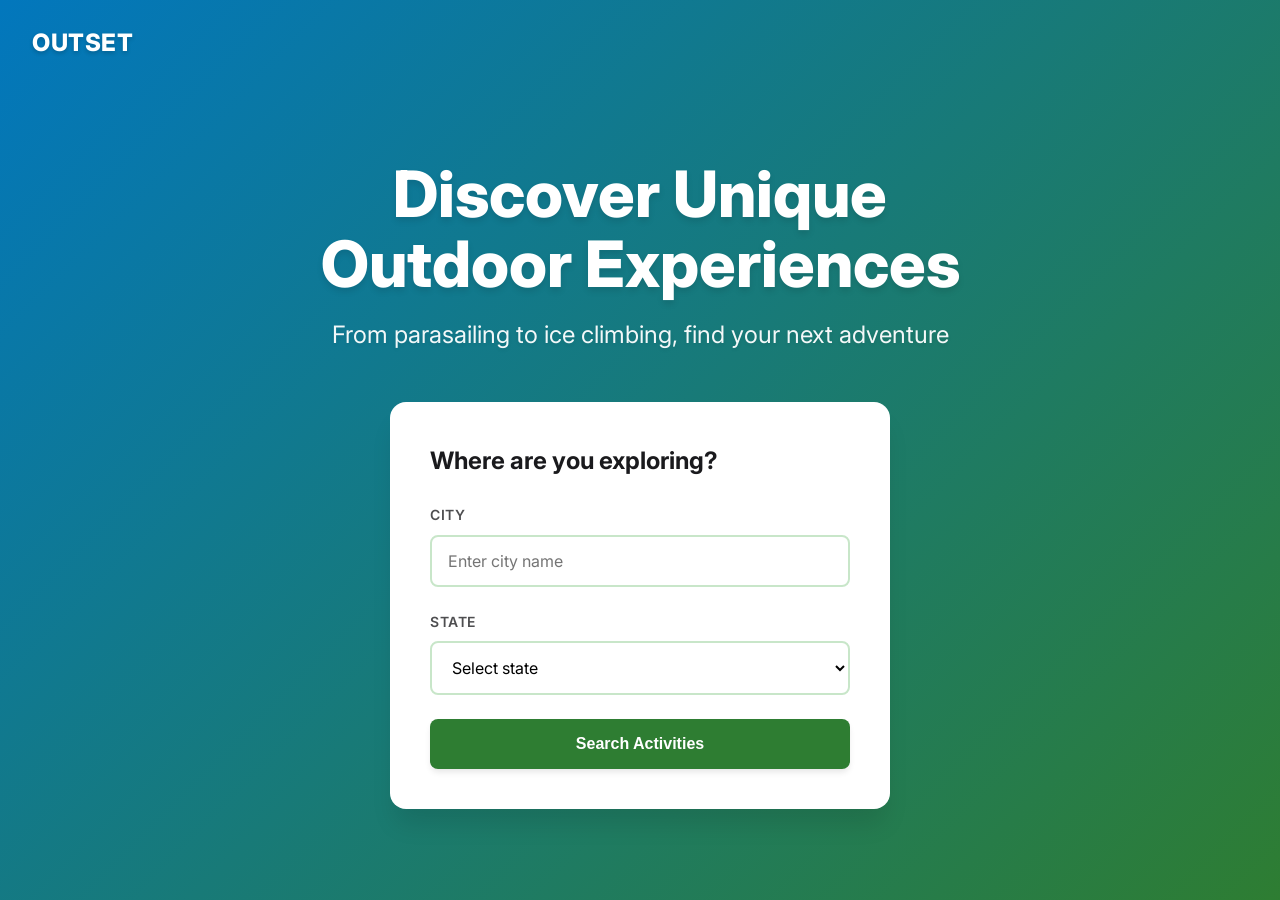
==== index.html @ 2426fc58 "Initial commit: Outset outdoor activities web app Features: - Location-based activity search using O" ====
<!DOCTYPE html>
<html lang="en">
<head>
    <meta charset="UTF-8">
    <meta name="viewport" content="width=device-width, initial-scale=1.0">
    <title>Outset - Discover Unique Outdoor Experiences</title>
    <link rel="stylesheet" href="style.css">
    <link rel="preconnect" href="https://fonts.googleapis.com">
    <link rel="preconnect" href="https://fonts.gstatic.com" crossorigin>
    <link href="https://fonts.googleapis.com/css2?family=Inter:wght@300;400;500;600;700;800&display=swap" rel="stylesheet">
</head>
<body>
    <!-- Landing Page -->
    <div id="landing-page" class="page active">
        <div class="hero-background" id="hero-bg"></div>
        <div class="hero-overlay"></div>

        <nav class="main-nav">
            <div class="nav-container">
                <div class="brand">OUTSET</div>
            </div>
        </nav>

        <div class="hero-content">
            <div class="hero-text">
                <h1 class="hero-title">Discover Unique<br>Outdoor Experiences</h1>
                <p class="hero-subtitle">From parasailing to ice climbing, find your next adventure</p>
            </div>

            <div class="location-card">
                <h2 class="card-title">Where are you exploring?</h2>

                <div class="input-group">
                    <label class="input-label">City</label>
                    <input type="text" id="city-input" class="input-field" placeholder="Enter city name">
                </div>

                <div class="input-group">
                    <label class="input-label">State</label>
                    <select id="state-input" class="input-field">
                        <option value="">Select state</option>
                        <option value="Alabama">Alabama</option>
                        <option value="Alaska">Alaska</option>
                        <option value="Arizona">Arizona</option>
                        <option value="Arkansas">Arkansas</option>
                        <option value="California">California</option>
                        <option value="Colorado">Colorado</option>
                        <option value="Connecticut">Connecticut</option>
                        <option value="Delaware">Delaware</option>
                        <option value="Florida">Florida</option>
                        <option value="Georgia">Georgia</option>
                        <option value="Hawaii">Hawaii</option>
                        <option value="Idaho">Idaho</option>
                        <option value="Illinois">Illinois</option>
                        <option value="Indiana">Indiana</option>
                        <option value="Iowa">Iowa</option>
                        <option value="Kansas">Kansas</option>
                        <option value="Kentucky">Kentucky</option>
                        <option value="Louisiana">Louisiana</option>
                        <option value="Maine">Maine</option>
                        <option value="Maryland">Maryland</option>
                        <option value="Massachusetts">Massachusetts</option>
                        <option value="Michigan">Michigan</option>
                        <option value="Minnesota">Minnesota</option>
                        <option value="Mississippi">Mississippi</option>
                        <option value="Missouri">Missouri</option>
                        <option value="Montana">Montana</option>
                        <option value="Nebraska">Nebraska</option>
                        <option value="Nevada">Nevada</option>
                        <option value="New Hampshire">New Hampshire</option>
                        <option value="New Jersey">New Jersey</option>
                        <option value="New Mexico">New Mexico</option>
                        <option value="New York">New York</option>
                        <option value="North Carolina">North Carolina</option>
                        <option value="North Dakota">North Dakota</option>
                        <option value="Ohio">Ohio</option>
                        <option value="Oklahoma">Oklahoma</option>
                        <option value="Oregon">Oregon</option>
                        <option value="Pennsylvania">Pennsylvania</option>
                        <option value="Rhode Island">Rhode Island</option>
                        <option value="South Carolina">South Carolina</option>
                        <option value="South Dakota">South Dakota</option>
                        <option value="Tennessee">Tennessee</option>
                        <option value="Texas">Texas</option>
                        <option value="Utah">Utah</option>
                        <option value="Vermont">Vermont</option>
                        <option value="Virginia">Virginia</option>
                        <option value="Washington">Washington</option>
                        <option value="West Virginia">West Virginia</option>
                        <option value="Wisconsin">Wisconsin</option>
                        <option value="Wyoming">Wyoming</option>
                    </select>
                </div>

                <button id="search-btn" class="primary-btn">Search Activities</button>
            </div>
        </div>
    </div>

    <!-- Loading Page -->
    <div id="loading-page" class="page">
        <div class="loading-container">
            <div class="spinner"></div>
            <h2 class="loading-title">Searching for experiences...</h2>
            <p id="loading-status" class="loading-text">Initializing search</p>
            <div class="progress-container">
                <div id="progress-bar" class="progress-bar"></div>
            </div>
        </div>
    </div>

    <!-- Activities Page -->
    <div id="activities-page" class="page">
        <div class="city-background" id="city-bg"></div>
        <div class="city-overlay"></div>

        <nav class="main-nav solid">
            <div class="nav-container">
                <div class="brand">OUTSET</div>
                <div class="nav-links">
                    <a href="#" class="nav-link active">Activities</a>
                    <a href="#" id="nav-schedule" class="nav-link">Schedule</a>
                    <a href="#" id="nav-community" class="nav-link">Community</a>
                    <a href="#" id="change-location" class="nav-link">Change Location</a>
                </div>
            </div>
        </nav>

        <div class="content-wrapper">
            <div class="page-header">
                <h1 class="page-title" id="location-info">Loading...</h1>
                <p class="page-subtitle" id="results-count"></p>
                <div id="weather-widget" class="weather-widget" style="display: none;">
                    <div class="weather-content">
                        <div class="weather-main">
                            <div class="weather-icon" id="weather-icon">
                                <svg width="48" height="48" viewBox="0 0 24 24" fill="none" stroke="currentColor" stroke-width="2">
                                    <circle cx="12" cy="12" r="5"></circle>
                                    <line x1="12" y1="1" x2="12" y2="3"></line>
                                    <line x1="12" y1="21" x2="12" y2="23"></line>
                                    <line x1="4.22" y1="4.22" x2="5.64" y2="5.64"></line>
                                    <line x1="18.36" y1="18.36" x2="19.78" y2="19.78"></line>
                                    <line x1="1" y1="12" x2="3" y2="12"></line>
                                    <line x1="21" y1="12" x2="23" y2="12"></line>
                                    <line x1="4.22" y1="19.78" x2="5.64" y2="18.36"></line>
                                    <line x1="18.36" y1="5.64" x2="19.78" y2="4.22"></line>
                                </svg>
                            </div>
                            <div class="weather-temp">
                                <span class="temp-value" id="weather-temp">--</span>
                                <span class="temp-unit">°F</span>
                            </div>
                            <div class="weather-desc" id="weather-desc">Loading...</div>
                        </div>
                        <div class="weather-details">
                            <div class="weather-detail">
                                <span class="detail-icon">💧</span>
                                <span id="weather-humidity">--</span>% Humidity
                            </div>
                            <div class="weather-detail">
                                <span class="detail-icon">💨</span>
                                <span id="weather-wind">--</span> mph Wind
                            </div>
                            <div class="weather-detail" id="weather-recommendation">
                                <span class="detail-icon">✨</span>
                                <span id="weather-advice">Perfect for outdoor activities!</span>
                            </div>
                        </div>
                    </div>
                </div>
            </div>

            <div class="main-content">
                <aside class="filters-sidebar">
                    <h3 class="filter-title">Filters</h3>

                    <div class="filter-section">
                        <h4 class="filter-heading">Activity Type</h4>
                        <div class="filter-options" id="type-filters"></div>
                    </div>

                    <div class="filter-section">
                        <h4 class="filter-heading">Duration</h4>
                        <div class="filter-options">
                            <label class="filter-checkbox">
                                <input type="checkbox" value="short" class="duration-filter">
                                <span>Under 1 hour</span>
                            </label>
                            <label class="filter-checkbox">
                                <input type="checkbox" value="medium" class="duration-filter">
                                <span>1-3 hours</span>
                            </label>
                            <label class="filter-checkbox">
                                <input type="checkbox" value="long" class="duration-filter">
                                <span>3+ hours</span>
                            </label>
                            <label class="filter-checkbox">
                                <input type="checkbox" value="fullday" class="duration-filter">
                                <span>Full day</span>
                            </label>
                            <label class="filter-checkbox">
                                <input type="checkbox" value="multiday" class="duration-filter">
                                <span>Multi-day</span>
                            </label>
                        </div>
                    </div>

                    <div class="filter-section">
                        <h4 class="filter-heading">Difficulty</h4>
                        <div class="filter-options">
                            <label class="filter-checkbox">
                                <input type="checkbox" value="beginner" class="difficulty-filter">
                                <span>Beginner</span>
                            </label>
                            <label class="filter-checkbox">
                                <input type="checkbox" value="intermediate" class="difficulty-filter">
                                <span>Intermediate</span>
                            </label>
                            <label class="filter-checkbox">
                                <input type="checkbox" value="advanced" class="difficulty-filter">
                                <span>Advanced</span>
                            </label>
                            <label class="filter-checkbox">
                                <input type="checkbox" value="expert" class="difficulty-filter">
                                <span>Expert</span>
                            </label>
                        </div>
                    </div>

                    <div class="filter-section">
                        <h4 class="filter-heading">Cost</h4>
                        <div class="filter-options">
                            <label class="filter-checkbox">
                                <input type="checkbox" value="free" class="cost-filter">
                                <span>Free</span>
                            </label>
                            <label class="filter-checkbox">
                                <input type="checkbox" value="budget" class="cost-filter">
                                <span>$ (Under $50)</span>
                            </label>
                            <label class="filter-checkbox">
                                <input type="checkbox" value="moderate" class="cost-filter">
                                <span>$$ ($50-150)</span>
                            </label>
                            <label class="filter-checkbox">
                                <input type="checkbox" value="premium" class="cost-filter">
                                <span>$$$ ($150+)</span>
                            </label>
                        </div>
                    </div>

                    <button id="clear-filters" class="secondary-btn">Clear All Filters</button>
                </aside>

                <div class="activities-content">
                    <div id="activities-container"></div>
                </div>
            </div>
        </div>
    </div>

    <!-- Schedule Page -->
    <div id="schedule-page" class="page">
        <nav class="main-nav solid">
            <div class="nav-container">
                <div class="brand">OUTSET</div>
                <div class="nav-links">
                    <a href="#" id="nav-activities" class="nav-link">Activities</a>
                    <a href="#" class="nav-link active">Schedule</a>
                    <a href="#" id="nav-community-from-schedule" class="nav-link">Community</a>
                </div>
            </div>
        </nav>

        <div class="content-wrapper">
            <div class="page-header">
                <h1 class="page-title">My Schedule</h1>
                <p class="page-subtitle">Your planned outdoor experiences</p>
            </div>

            <div class="schedule-content">
                <div id="schedule-container"></div>
                <div id="empty-schedule" class="empty-state">
                    <h2>No activities scheduled</h2>
                    <p>Start exploring and add activities to your schedule</p>
                    <button id="back-to-activities" class="primary-btn">Browse Activities</button>
                </div>
            </div>
        </div>
    </div>

    <!-- Community Page -->
    <div id="community-page" class="page">
        <nav class="main-nav solid">
            <div class="nav-container">
                <div class="brand">OUTSET</div>
                <div class="nav-links">
                    <a href="#" id="nav-activities-from-community" class="nav-link">Activities</a>
                    <a href="#" id="nav-schedule-from-community" class="nav-link">Schedule</a>
                    <a href="#" class="nav-link active">Community</a>
                </div>
            </div>
        </nav>

        <div class="content-wrapper">
            <div class="page-header">
                <h1 class="page-title">Community</h1>
                <p class="page-subtitle">Connect with others and plan group activities</p>
            </div>

            <!-- User Profile Setup -->
            <div id="profile-setup" class="profile-setup" style="display: none;">
                <div class="setup-card">
                    <h2>Create Your Profile</h2>
                    <p>Set up your profile to connect with other outdoor enthusiasts</p>
                    <div class="input-group">
                        <label class="input-label">Display Name</label>
                        <input type="text" id="profile-name" class="input-field" placeholder="Your name">
                    </div>
                    <div class="input-group">
                        <label class="input-label">Bio (Optional)</label>
                        <textarea id="profile-bio" class="input-field" rows="3" placeholder="Tell others about your outdoor interests..."></textarea>
                    </div>
                    <div class="input-group">
                        <label class="input-label">Interests</label>
                        <div id="interest-selector" class="interest-selector"></div>
                    </div>
                    <button id="save-profile" class="primary-btn">Save Profile</button>
                </div>
            </div>

            <!-- Community Tabs -->
            <div id="community-content" class="community-content">
                <div class="community-tabs">
                    <button class="tab-btn active" data-tab="group-activities">Group Activities</button>
                    <button class="tab-btn" data-tab="nearby-users">Nearby Users</button>
                    <button class="tab-btn" data-tab="my-profile">My Profile</button>
                </div>

                <!-- Group Activities Tab -->
                <div id="group-activities-tab" class="tab-content active">
                    <div class="tab-header">
                        <button id="create-group-activity" class="primary-btn">Create Group Activity</button>
                    </div>
                    <div id="group-activities-list"></div>
                    <div id="empty-groups" class="empty-state">
                        <h2>No group activities yet</h2>
                        <p>Be the first to create a group activity!</p>
                    </div>
                </div>

                <!-- Nearby Users Tab -->
                <div id="nearby-users-tab" class="tab-content">
                    <div id="users-list"></div>
                    <div id="empty-users" class="empty-state">
                        <h2>No users nearby</h2>
                        <p>Search for a location first to see other users in the area</p>
                    </div>
                </div>

                <!-- My Profile Tab -->
                <div id="my-profile-tab" class="tab-content">
                    <div id="profile-display"></div>
                </div>
            </div>
        </div>
    </div>

    <!-- Create Group Activity Modal -->
    <div id="group-modal" class="modal">
        <div class="modal-content">
            <div class="modal-header">
                <h2>Create Group Activity</h2>
                <button class="modal-close" id="close-group-modal">&times;</button>
            </div>
            <div class="modal-body">
                <div class="input-group">
                    <label class="input-label">Activity Name</label>
                    <input type="text" id="group-activity-name" class="input-field" placeholder="e.g., Weekend Hike at Red Rocks">
                </div>
                <div class="input-group">
                    <label class="input-label">Description</label>
                    <textarea id="group-activity-desc" class="input-field" rows="3" placeholder="What are you planning?"></textarea>
                </div>
                <div class="input-group">
                    <label class="input-label">Date & Time</label>
                    <input type="datetime-local" id="group-activity-datetime" class="input-field">
                </div>
                <div class="input-group">
                    <label class="input-label">Max Participants</label>
                    <input type="number" id="group-activity-max" class="input-field" value="8" min="2" max="50">
                </div>
                <div class="input-group">
                    <label class="input-label">Activity Type</label>
                    <select id="group-activity-type" class="input-field">
                        <option value="hiking">Hiking</option>
                        <option value="biking">Biking</option>
                        <option value="kayaking">Kayaking</option>
                        <option value="climbing">Climbing</option>
                        <option value="camping">Camping</option>
                        <option value="skiing">Skiing</option>
                        <option value="other">Other</option>
                    </select>
                </div>
                <div class="input-group">
                    <label class="input-label">Difficulty Level</label>
                    <select id="group-activity-difficulty" class="input-field">
                        <option value="beginner">Beginner</option>
                        <option value="intermediate">Intermediate</option>
                        <option value="advanced">Advanced</option>
                        <option value="expert">Expert</option>
                    </select>
                </div>
            </div>
            <div class="modal-footer">
                <button id="cancel-group" class="secondary-btn">Cancel</button>
                <button id="submit-group" class="primary-btn">Create Activity</button>
            </div>
        </div>
    </div>

    <script src="app.js"></script>
</body>
</html>
---- style.css ----
* {
    margin: 0;
    padding: 0;
    box-sizing: border-box;
}

:root {
    --primary: #2E7D32;
    --primary-dark: #1B5E20;
    --secondary: #0277BD;
    --accent: #4DB6AC;
    --text-dark: #1A1A1D;
    --text-medium: #4E4E50;
    --text-light: #6E6E73;
    --bg-light: #F1F8F4;
    --bg-white: #FFFFFF;
    --border: #C8E6C9;
    --shadow-sm: 0 1px 3px rgba(0,0,0,0.08);
    --shadow-md: 0 4px 6px -1px rgba(0,0,0,0.1);
    --shadow-lg: 0 10px 15px -3px rgba(0,0,0,0.1);
    --shadow-xl: 0 20px 25px -5px rgba(0,0,0,0.1);
}

body {
    font-family: 'Inter', -apple-system, BlinkMacSystemFont, 'Segoe UI', sans-serif;
    color: var(--text-dark);
    background: var(--bg-light);
    line-height: 1.6;
    -webkit-font-smoothing: antialiased;
}

.page {
    display: none;
    min-height: 100vh;
}

.page.active {
    display: block;
}

/* Navigation */
.main-nav {
    position: fixed;
    top: 0;
    left: 0;
    right: 0;
    z-index: 1000;
    padding: 1.5rem 0;
    transition: all 0.3s ease;
}

.main-nav.solid {
    background: rgba(255, 255, 255, 0.98);
    backdrop-filter: blur(10px);
    box-shadow: var(--shadow-sm);
}

.nav-container {
    max-width: 1400px;
    margin: 0 auto;
    padding: 0 2rem;
    display: flex;
    justify-content: space-between;
    align-items: center;
}

.brand {
    font-size: 1.5rem;
    font-weight: 800;
    letter-spacing: 0.5px;
    color: var(--text-dark);
}

.main-nav:not(.solid) .brand {
    color: white;
    text-shadow: 0 2px 4px rgba(0,0,0,0.2);
}

.nav-links {
    display: flex;
    gap: 2rem;
}

.nav-link {
    text-decoration: none;
    color: var(--text-medium);
    font-weight: 500;
    font-size: 0.95rem;
    transition: color 0.2s;
    position: relative;
}

.nav-link:hover,
.nav-link.active {
    color: var(--primary);
}

.main-nav:not(.solid) .nav-link {
    color: rgba(255, 255, 255, 0.9);
}

.main-nav:not(.solid) .nav-link:hover,
.main-nav:not(.solid) .nav-link.active {
    color: white;
}

/* Hero Section */
.hero-background {
    position: fixed;
    top: 0;
    left: 0;
    width: 100%;
    height: 100vh;
    background: linear-gradient(135deg, #0277BD 0%, #2E7D32 100%);
    background-size: cover;
    background-position: center;
    z-index: -2;
}

.hero-overlay {
    position: fixed;
    top: 0;
    left: 0;
    width: 100%;
    height: 100vh;
    background: linear-gradient(135deg, rgba(2, 119, 189, 0.8) 0%, rgba(46, 125, 50, 0.8) 100%);
    z-index: -1;
}

.hero-content {
    min-height: 100vh;
    display: flex;
    flex-direction: column;
    justify-content: center;
    align-items: center;
    padding: 2rem;
    padding-top: 100px;
}

.hero-text {
    text-align: center;
    color: white;
    margin-bottom: 3rem;
}

.hero-title {
    font-size: 4rem;
    font-weight: 800;
    line-height: 1.1;
    margin-bottom: 1rem;
    text-shadow: 0 4px 6px rgba(0,0,0,0.1);
}

.hero-subtitle {
    font-size: 1.5rem;
    font-weight: 400;
    opacity: 0.95;
    text-shadow: 0 2px 4px rgba(0,0,0,0.1);
}

.location-card {
    background: white;
    padding: 2.5rem;
    border-radius: 16px;
    box-shadow: var(--shadow-xl);
    max-width: 500px;
    width: 100%;
}

.card-title {
    font-size: 1.5rem;
    font-weight: 700;
    margin-bottom: 1.5rem;
    color: var(--text-dark);
}

.input-group {
    margin-bottom: 1.5rem;
}

.input-label {
    display: block;
    font-weight: 600;
    font-size: 0.875rem;
    margin-bottom: 0.5rem;
    color: var(--text-medium);
    text-transform: uppercase;
    letter-spacing: 0.5px;
}

.input-field {
    width: 100%;
    padding: 0.875rem 1rem;
    border: 2px solid var(--border);
    border-radius: 8px;
    font-size: 1rem;
    font-family: inherit;
    transition: all 0.2s;
    background: var(--bg-white);
}

.input-field:focus {
    outline: none;
    border-color: var(--primary);
    box-shadow: 0 0 0 3px rgba(46, 125, 50, 0.1);
}

.primary-btn {
    width: 100%;
    padding: 1rem;
    background: var(--primary);
    color: white;
    border: none;
    border-radius: 8px;
    font-size: 1rem;
    font-weight: 600;
    cursor: pointer;
    transition: all 0.2s;
    box-shadow: var(--shadow-md);
}

.primary-btn:hover {
    background: var(--primary-dark);
    transform: translateY(-1px);
    box-shadow: var(--shadow-lg);
}

.primary-btn:active {
    transform: translateY(0);
}

.secondary-btn {
    width: 100%;
    padding: 0.75rem 1rem;
    background: transparent;
    color: var(--text-medium);
    border: 2px solid var(--border);
    border-radius: 8px;
    font-size: 0.875rem;
    font-weight: 600;
    cursor: pointer;
    transition: all 0.2s;
    margin-top: 0.5rem;
}

.secondary-btn:hover {
    border-color: var(--primary);
    color: var(--primary);
    background: var(--bg-light);
}

/* Loading */
.loading-container {
    min-height: 100vh;
    display: flex;
    flex-direction: column;
    justify-content: center;
    align-items: center;
    padding: 2rem;
}

.spinner {
    width: 60px;
    height: 60px;
    border: 4px solid var(--border);
    border-top-color: var(--primary);
    border-radius: 50%;
    animation: spin 1s linear infinite;
}

@keyframes spin {
    to { transform: rotate(360deg); }
}

.loading-title {
    margin-top: 2rem;
    font-size: 1.75rem;
    font-weight: 700;
    color: var(--text-dark);
}

.loading-text {
    margin-top: 0.5rem;
    color: var(--text-light);
}

.progress-container {
    width: 300px;
    height: 4px;
    background: var(--border);
    border-radius: 2px;
    margin-top: 2rem;
    overflow: hidden;
}

.progress-bar {
    height: 100%;
    background: linear-gradient(90deg, #2E7D32, #4DB6AC);
    transition: width 0.3s ease;
    width: 0%;
}

/* Activities Page Background */
.city-background {
    position: fixed;
    top: 0;
    left: 0;
    width: 100%;
    height: 400px;
    background: linear-gradient(135deg, #0277BD 0%, #2E7D32 100%);
    background-size: cover;
    background-position: center;
    z-index: -2;
}

.city-overlay {
    position: fixed;
    top: 0;
    left: 0;
    width: 100%;
    height: 400px;
    background: linear-gradient(to bottom, rgba(0,0,0,0.4) 0%, rgba(0,0,0,0.7) 100%);
    z-index: -1;
}

/* Content */
.content-wrapper {
    padding-top: 100px;
    min-height: 100vh;
}

.page-header {
    text-align: center;
    padding: 3rem 2rem;
    color: white;
}

.page-title {
    font-size: 3rem;
    font-weight: 800;
    margin-bottom: 0.5rem;
    text-shadow: 0 2px 4px rgba(0,0,0,0.2);
}

.page-subtitle {
    font-size: 1.25rem;
    opacity: 0.95;
    margin-bottom: 1.5rem;
}

/* Weather Widget */
.weather-widget {
    background: rgba(255, 255, 255, 0.95);
    backdrop-filter: blur(10px);
    border-radius: 16px;
    padding: 1.5rem;
    margin: 2rem auto 0;
    max-width: 600px;
    box-shadow: var(--shadow-lg);
    animation: slideIn 0.4s ease;
}

@keyframes slideIn {
    from {
        opacity: 0;
        transform: translateY(-20px);
    }
    to {
        opacity: 1;
        transform: translateY(0);
    }
}

.weather-content {
    display: flex;
    gap: 2rem;
    align-items: center;
}

.weather-main {
    display: flex;
    align-items: center;
    gap: 1rem;
    flex: 1;
}

.weather-icon {
    color: var(--primary);
    display: flex;
    align-items: center;
    justify-content: center;
}

.weather-temp {
    display: flex;
    align-items: flex-start;
    gap: 0.25rem;
}

.temp-value {
    font-size: 3rem;
    font-weight: 700;
    color: var(--text-dark);
    line-height: 1;
}

.temp-unit {
    font-size: 1.5rem;
    color: var(--text-medium);
    margin-top: 0.5rem;
}

.weather-desc {
    font-size: 1.125rem;
    color: var(--text-medium);
    font-weight: 500;
    text-transform: capitalize;
}

.weather-details {
    display: flex;
    flex-direction: column;
    gap: 0.75rem;
    padding-left: 2rem;
    border-left: 2px solid var(--border);
}

.weather-detail {
    display: flex;
    align-items: center;
    gap: 0.5rem;
    font-size: 0.95rem;
    color: var(--text-medium);
}

.detail-icon {
    font-size: 1.25rem;
}

@media (max-width: 768px) {
    .weather-content {
        flex-direction: column;
        gap: 1.5rem;
    }

    .weather-details {
        border-left: none;
        border-top: 2px solid var(--border);
        padding-left: 0;
        padding-top: 1rem;
        width: 100%;
    }
}

.main-content {
    max-width: 1400px;
    margin: 0 auto;
    padding: 0 2rem 4rem;
    display: grid;
    grid-template-columns: 280px 1fr;
    gap: 2rem;
}

/* Filters */
.filters-sidebar {
    background: white;
    padding: 1.5rem;
    border-radius: 12px;
    box-shadow: var(--shadow-md);
    position: sticky;
    top: 120px;
    max-height: calc(100vh - 140px);
    overflow-y: auto;
    overflow-x: hidden;
    position: relative;
}

/* Scroll indicator */
.filters-sidebar::after {
    content: '';
    position: sticky;
    bottom: -1.5rem;
    left: -1.5rem;
    right: -1.5rem;
    height: 40px;
    background: linear-gradient(to top, white, transparent);
    pointer-events: none;
    opacity: 0;
    transition: opacity 0.3s;
}

.filters-sidebar.has-more::after {
    opacity: 1;
}

/* Custom scrollbar for filters */
.filters-sidebar::-webkit-scrollbar {
    width: 8px;
}

.filters-sidebar::-webkit-scrollbar-track {
    background: var(--bg-light);
    border-radius: 4px;
}

.filters-sidebar::-webkit-scrollbar-thumb {
    background: var(--border);
    border-radius: 4px;
}

.filters-sidebar::-webkit-scrollbar-thumb:hover {
    background: var(--text-light);
}

.filter-title {
    font-size: 1.25rem;
    font-weight: 700;
    margin-bottom: 1.5rem;
    color: var(--text-dark);
    position: sticky;
    top: -1.5rem;
    background: white;
    padding: 1.5rem 0 0.75rem 0;
    margin: -1.5rem -1.5rem 1.5rem -1.5rem;
    padding-left: 1.5rem;
    padding-right: 1.5rem;
    z-index: 1;
    border-bottom: 1px solid transparent;
}

.filters-sidebar.scrolled .filter-title {
    border-bottom-color: var(--border);
    box-shadow: 0 2px 4px rgba(0,0,0,0.05);
}

.filter-section {
    margin-bottom: 1.5rem;
    padding-bottom: 1.25rem;
    border-bottom: 1px solid var(--border);
}

.filter-section:last-of-type {
    border-bottom: none;
    margin-bottom: 1rem;
}

.filter-heading {
    font-size: 0.875rem;
    font-weight: 600;
    text-transform: uppercase;
    letter-spacing: 0.5px;
    color: var(--text-medium);
    margin-bottom: 1rem;
}

.filter-options {
    display: flex;
    flex-direction: column;
    gap: 0.75rem;
}

.filter-checkbox {
    display: flex;
    align-items: center;
    cursor: pointer;
    font-size: 0.95rem;
    color: var(--text-dark);
}

.filter-checkbox input {
    margin-right: 0.75rem;
    width: 18px;
    height: 18px;
    cursor: pointer;
}

.filter-checkbox span {
    user-select: none;
}

/* Activities */
.activities-content {
    display: grid;
    grid-template-columns: repeat(auto-fill, minmax(340px, 1fr));
    gap: 1.5rem;
}

.activity-card {
    background: white;
    border-radius: 12px;
    overflow: hidden;
    box-shadow: var(--shadow-md);
    transition: all 0.3s ease;
    height: fit-content;
}

.activity-card:hover {
    transform: translateY(-4px);
    box-shadow: var(--shadow-xl);
}

.activity-image {
    height: 200px;
    position: relative;
    background-size: cover;
    background-position: center;
    background-color: #E0E0E0;
}

.activity-image::after {
    content: '';
    position: absolute;
    top: 0;
    left: 0;
    right: 0;
    bottom: 0;
    background: linear-gradient(to bottom, rgba(0,0,0,0.1) 0%, rgba(0,0,0,0.3) 100%);
    pointer-events: none;
}

.activity-category {
    position: absolute;
    top: 1rem;
    right: 1rem;
    background: rgba(255,255,255,0.95);
    padding: 0.5rem 1rem;
    border-radius: 20px;
    font-size: 0.75rem;
    font-weight: 600;
    text-transform: uppercase;
    letter-spacing: 0.5px;
    color: var(--text-dark);
    z-index: 1;
    backdrop-filter: blur(4px);
}

.activity-body {
    padding: 1.5rem;
}

.activity-header {
    display: flex;
    justify-content: space-between;
    align-items: start;
    margin-bottom: 1rem;
}

.activity-title {
    font-size: 1.25rem;
    font-weight: 700;
    color: var(--text-dark);
    flex: 1;
}

.activity-distance {
    background: var(--bg-light);
    padding: 0.25rem 0.75rem;
    border-radius: 12px;
    font-size: 0.875rem;
    font-weight: 600;
    color: var(--text-medium);
    white-space: nowrap;
    margin-left: 1rem;
}

.activity-description {
    color: var(--text-light);
    font-size: 0.95rem;
    line-height: 1.6;
    margin-bottom: 1rem;
}

.activity-location {
    display: flex;
    align-items: center;
    gap: 0.5rem;
    padding: 0.75rem;
    background: var(--bg-light);
    border-radius: 6px;
    margin-bottom: 1rem;
    color: var(--text-medium);
    font-size: 0.875rem;
}

.activity-location svg {
    flex-shrink: 0;
    color: var(--primary);
}

.location-address {
    flex: 1;
    line-height: 1.4;
}

.activity-meta {
    display: flex;
    gap: 1rem;
    margin-bottom: 1rem;
    flex-wrap: wrap;
}

.meta-badge {
    display: inline-flex;
    align-items: center;
    gap: 0.5rem;
    padding: 0.375rem 0.75rem;
    background: var(--bg-light);
    border-radius: 6px;
    font-size: 0.875rem;
    color: var(--text-medium);
}

.meta-label {
    font-weight: 600;
}

.activity-actions {
    display: flex;
    gap: 0.75rem;
    margin-bottom: 1rem;
}

.action-btn {
    flex: 1;
    display: flex;
    align-items: center;
    justify-content: center;
    gap: 0.5rem;
    padding: 0.75rem 1rem;
    border-radius: 8px;
    font-size: 0.875rem;
    font-weight: 600;
    cursor: pointer;
    transition: all 0.2s;
    text-decoration: none;
    border: none;
    font-family: inherit;
}

.directions-btn {
    background: var(--primary);
    color: white;
}

.directions-btn:hover {
    background: var(--primary-dark);
    transform: translateY(-1px);
    box-shadow: var(--shadow-md);
}

.share-btn {
    background: var(--bg-light);
    color: var(--text-dark);
    border: 2px solid var(--border);
}

.share-btn:hover {
    border-color: var(--secondary);
    color: var(--secondary);
    transform: translateY(-1px);
}

.action-btn svg {
    width: 16px;
    height: 16px;
}

.activity-footer {
    border-top: 1px solid var(--border);
    padding-top: 1rem;
    margin-top: 1rem;
}

.time-slots {
    display: flex;
    flex-direction: column;
    gap: 0.75rem;
}

.time-slot {
    display: flex;
    justify-content: space-between;
    align-items: center;
    padding: 0.75rem;
    background: var(--bg-light);
    border-radius: 8px;
}

.time-info {
    flex: 1;
}

.time-day {
    font-weight: 600;
    font-size: 0.95rem;
    color: var(--text-dark);
}

.time-hour {
    font-size: 0.875rem;
    color: var(--text-light);
}

.add-btn {
    padding: 0.5rem 1.25rem;
    background: var(--primary);
    color: white;
    border: none;
    border-radius: 6px;
    font-size: 0.875rem;
    font-weight: 600;
    cursor: pointer;
    transition: all 0.2s;
}

.add-btn:hover {
    background: var(--primary-dark);
}

/* Schedule */
.schedule-content {
    max-width: 900px;
    margin: 0 auto;
    padding: 2rem;
}

.schedule-card {
    background: white;
    border-radius: 12px;
    padding: 2rem;
    margin-bottom: 1.5rem;
    box-shadow: var(--shadow-md);
    display: grid;
    grid-template-columns: 1fr auto;
    gap: 2rem;
    align-items: center;
}

.schedule-info h3 {
    font-size: 1.5rem;
    font-weight: 700;
    margin-bottom: 1rem;
    color: var(--text-dark);
}

.schedule-details {
    display: flex;
    flex-direction: column;
    gap: 0.5rem;
    color: var(--text-medium);
}

.schedule-detail {
    display: flex;
    align-items: center;
    gap: 0.75rem;
    font-size: 1rem;
}

.detail-label {
    font-weight: 600;
    color: var(--text-dark);
}

.remove-btn {
    padding: 0.75rem 1.5rem;
    background: #EF4444;
    color: white;
    border: none;
    border-radius: 8px;
    font-weight: 600;
    cursor: pointer;
    transition: all 0.2s;
}

.remove-btn:hover {
    background: #DC2626;
}

.empty-state {
    text-align: center;
    padding: 4rem 2rem;
}

.empty-state h2 {
    font-size: 2rem;
    font-weight: 700;
    margin-bottom: 1rem;
    color: var(--text-dark);
}

.empty-state p {
    color: var(--text-light);
    font-size: 1.125rem;
    margin-bottom: 2rem;
}

/* Community Page */
.profile-setup {
    max-width: 600px;
    margin: 2rem auto;
}

.setup-card {
    background: white;
    border-radius: 16px;
    padding: 3rem;
    box-shadow: var(--shadow-lg);
}

.setup-card h2 {
    font-size: 2rem;
    font-weight: 700;
    margin-bottom: 1rem;
    color: var(--text-dark);
}

.setup-card p {
    color: var(--text-light);
    margin-bottom: 2rem;
}

.interest-selector {
    display: flex;
    flex-wrap: wrap;
    gap: 0.75rem;
    margin-top: 0.5rem;
}

.interest-tag {
    padding: 0.5rem 1rem;
    background: var(--bg-light);
    border: 2px solid transparent;
    border-radius: 20px;
    cursor: pointer;
    transition: all 0.2s;
    font-size: 0.875rem;
    font-weight: 500;
}

.interest-tag:hover {
    border-color: var(--primary);
}

.interest-tag.selected {
    background: var(--primary);
    color: white;
    border-color: var(--primary);
}

.community-content {
    max-width: 1200px;
    margin: 0 auto;
    padding: 2rem;
}

.community-tabs {
    display: flex;
    gap: 1rem;
    border-bottom: 2px solid var(--border);
    margin-bottom: 2rem;
}

.tab-btn {
    padding: 1rem 2rem;
    background: none;
    border: none;
    font-size: 1rem;
    font-weight: 600;
    color: var(--text-light);
    cursor: pointer;
    position: relative;
    transition: all 0.2s;
}

.tab-btn:hover {
    color: var(--primary);
}

.tab-btn.active {
    color: var(--primary);
}

.tab-btn.active::after {
    content: '';
    position: absolute;
    bottom: -2px;
    left: 0;
    right: 0;
    height: 2px;
    background: var(--primary);
}

.tab-content {
    display: none;
}

.tab-content.active {
    display: block;
}

.tab-header {
    display: flex;
    justify-content: flex-end;
    margin-bottom: 2rem;
}

/* Group Activities */
.group-card {
    background: white;
    border-radius: 12px;
    padding: 2rem;
    margin-bottom: 1.5rem;
    box-shadow: var(--shadow-md);
    transition: all 0.2s;
}

.group-card:hover {
    box-shadow: var(--shadow-lg);
}

.group-header {
    display: flex;
    justify-content: space-between;
    align-items: flex-start;
    margin-bottom: 1rem;
}

.group-title {
    font-size: 1.5rem;
    font-weight: 700;
    color: var(--text-dark);
    margin-bottom: 0.5rem;
}

.group-host {
    font-size: 0.875rem;
    color: var(--text-light);
}

.group-badge {
    padding: 0.5rem 1rem;
    background: var(--accent);
    color: white;
    border-radius: 20px;
    font-size: 0.875rem;
    font-weight: 600;
}

.group-details {
    display: grid;
    grid-template-columns: repeat(auto-fit, minmax(200px, 1fr));
    gap: 1rem;
    margin: 1.5rem 0;
    padding: 1.5rem;
    background: var(--bg-light);
    border-radius: 8px;
}

.group-detail {
    display: flex;
    align-items: center;
    gap: 0.5rem;
    font-size: 0.9rem;
}

.group-detail-icon {
    font-size: 1.25rem;
}

.group-description {
    color: var(--text-dark);
    line-height: 1.6;
    margin-bottom: 1.5rem;
}

.group-participants {
    display: flex;
    align-items: center;
    gap: 1rem;
    margin-bottom: 1rem;
}

.participant-avatars {
    display: flex;
    margin-right: 0.5rem;
}

.participant-avatar {
    width: 36px;
    height: 36px;
    border-radius: 50%;
    background: linear-gradient(135deg, var(--primary) 0%, var(--secondary) 100%);
    border: 2px solid white;
    margin-left: -10px;
    display: flex;
    align-items: center;
    justify-content: center;
    color: white;
    font-weight: 600;
    font-size: 0.875rem;
}

.participant-avatar:first-child {
    margin-left: 0;
}

.participant-count {
    font-size: 0.875rem;
    color: var(--text-light);
}

.group-footer {
    display: flex;
    justify-content: space-between;
    align-items: center;
    padding-top: 1rem;
    border-top: 1px solid var(--border);
}

.join-btn {
    padding: 0.75rem 2rem;
    background: var(--primary);
    color: white;
    border: none;
    border-radius: 8px;
    font-weight: 600;
    cursor: pointer;
    transition: all 0.2s;
}

.join-btn:hover {
    background: var(--primary-dark);
}

.join-btn.joined {
    background: var(--text-light);
    cursor: default;
}

.join-btn.joined:hover {
    background: var(--text-light);
}

/* User Cards */
.user-card {
    background: white;
    border-radius: 12px;
    padding: 1.5rem;
    margin-bottom: 1rem;
    box-shadow: var(--shadow-md);
    display: flex;
    gap: 1.5rem;
    align-items: center;
}

.user-avatar {
    width: 80px;
    height: 80px;
    border-radius: 50%;
    background: linear-gradient(135deg, var(--primary) 0%, var(--secondary) 100%);
    display: flex;
    align-items: center;
    justify-content: center;
    color: white;
    font-size: 2rem;
    font-weight: 700;
    flex-shrink: 0;
}

.user-info {
    flex: 1;
}

.user-name {
    font-size: 1.25rem;
    font-weight: 700;
    color: var(--text-dark);
    margin-bottom: 0.5rem;
}

.user-bio {
    color: var(--text-light);
    font-size: 0.9rem;
    margin-bottom: 0.75rem;
}

.user-interests {
    display: flex;
    flex-wrap: wrap;
    gap: 0.5rem;
}

.interest-badge {
    padding: 0.25rem 0.75rem;
    background: var(--bg-light);
    border-radius: 12px;
    font-size: 0.8rem;
    color: var(--primary);
    font-weight: 500;
}

.user-actions {
    display: flex;
    gap: 0.75rem;
}

.connect-btn {
    padding: 0.75rem 1.5rem;
    background: var(--primary);
    color: white;
    border: none;
    border-radius: 8px;
    font-weight: 600;
    cursor: pointer;
    transition: all 0.2s;
}

.connect-btn:hover {
    background: var(--primary-dark);
}

/* Profile Display */
.profile-card {
    background: white;
    border-radius: 16px;
    padding: 3rem;
    box-shadow: var(--shadow-lg);
    max-width: 800px;
    margin: 0 auto;
}

.profile-header {
    text-align: center;
    margin-bottom: 2rem;
}

.profile-avatar {
    width: 120px;
    height: 120px;
    border-radius: 50%;
    background: linear-gradient(135deg, var(--primary) 0%, var(--secondary) 100%);
    display: flex;
    align-items: center;
    justify-content: center;
    color: white;
    font-size: 3rem;
    font-weight: 700;
    margin: 0 auto 1rem;
}

.profile-name {
    font-size: 2rem;
    font-weight: 700;
    color: var(--text-dark);
    margin-bottom: 0.5rem;
}

.profile-bio {
    color: var(--text-light);
    font-size: 1rem;
    line-height: 1.6;
}

.profile-section {
    margin-top: 2rem;
}

.profile-section h3 {
    font-size: 1.25rem;
    font-weight: 700;
    margin-bottom: 1rem;
    color: var(--text-dark);
}

.edit-profile-btn {
    margin-top: 2rem;
    width: 100%;
}

/* Modal */
.modal {
    display: none;
    position: fixed;
    top: 0;
    left: 0;
    right: 0;
    bottom: 0;
    background: rgba(0, 0, 0, 0.5);
    z-index: 1000;
    align-items: center;
    justify-content: center;
}

.modal.active {
    display: flex;
}

.modal-content {
    background: white;
    border-radius: 16px;
    width: 90%;
    max-width: 600px;
    max-height: 90vh;
    overflow-y: auto;
    box-shadow: 0 20px 60px rgba(0,0,0,0.3);
}

.modal-header {
    display: flex;
    justify-content: space-between;
    align-items: center;
    padding: 2rem;
    border-bottom: 1px solid var(--border);
}

.modal-header h2 {
    font-size: 1.75rem;
    font-weight: 700;
    color: var(--text-dark);
}

.modal-close {
    width: 40px;
    height: 40px;
    border: none;
    background: var(--bg-light);
    border-radius: 50%;
    font-size: 1.5rem;
    color: var(--text-light);
    cursor: pointer;
    transition: all 0.2s;
}

.modal-close:hover {
    background: var(--border);
}

.modal-body {
    padding: 2rem;
}

.modal-footer {
    display: flex;
    justify-content: flex-end;
    gap: 1rem;
    padding: 2rem;
    border-top: 1px solid var(--border);
}

/* Responsive */
@media (max-width: 1024px) {
    .main-content {
        grid-template-columns: 1fr;
    }

    .filters-sidebar {
        position: static;
    }
}

@media (max-width: 768px) {
    .hero-title {
        font-size: 2.5rem;
    }

    .hero-subtitle {
        font-size: 1.125rem;
    }

    .page-title {
        font-size: 2rem;
    }

    .activities-content {
        grid-template-columns: 1fr;
    }

    .schedule-card {
        grid-template-columns: 1fr;
    }

    .nav-links {
        gap: 1rem;
    }
}
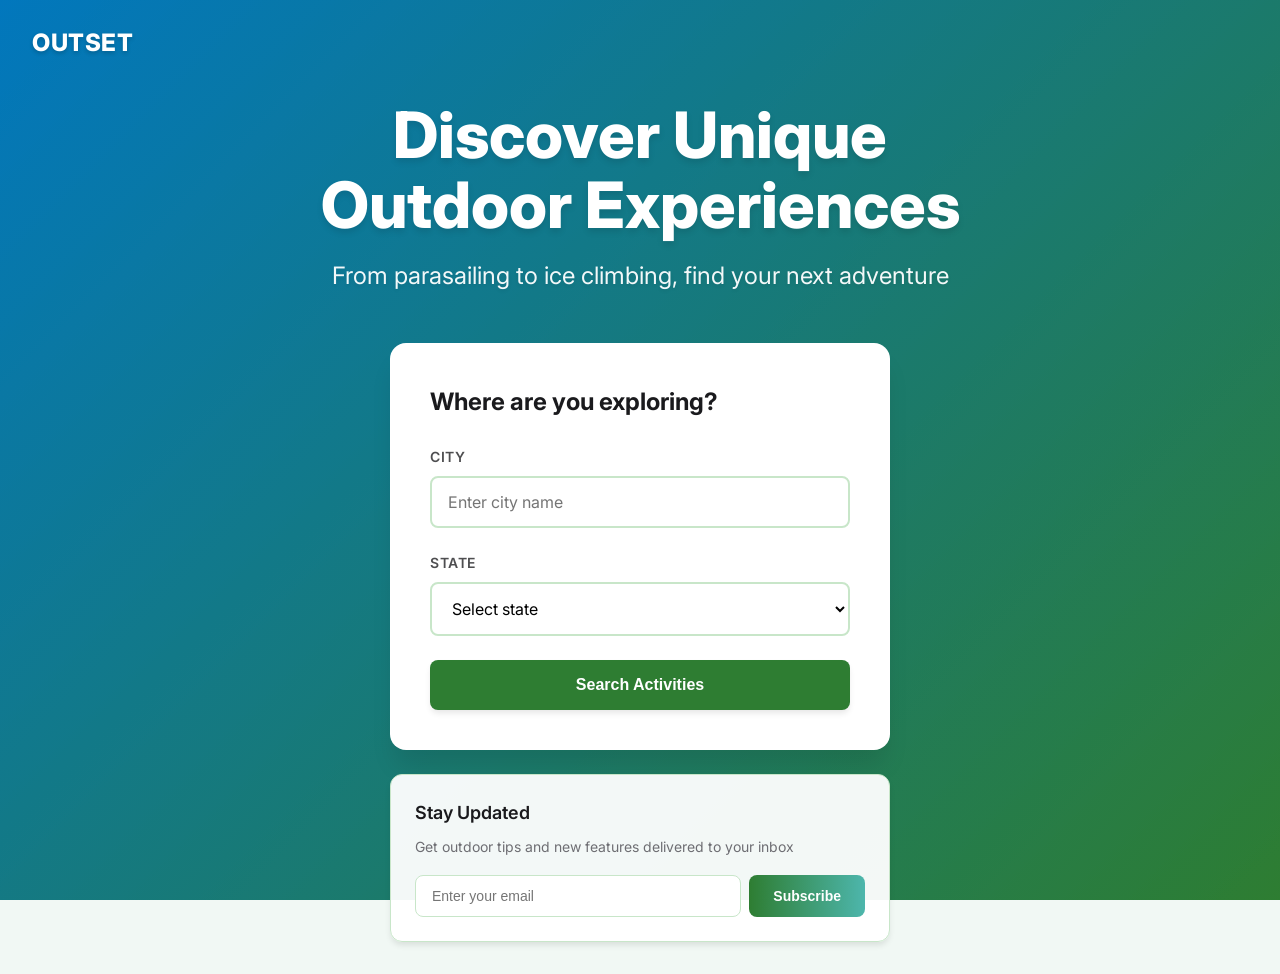
==== commit 7045ec42: "Add visible newsletter signup to landing page - Add newsletter signup card below search on landing p" ====
--- a/index.html
+++ b/index.html
@@ -8,6 +8,12 @@
     <link rel="preconnect" href="https://fonts.googleapis.com">
     <link rel="preconnect" href="https://fonts.gstatic.com" crossorigin>
     <link href="https://fonts.googleapis.com/css2?family=Inter:wght@300;400;500;600;700;800&display=swap" rel="stylesheet">
+
+    <!-- Umami Analytics -->
+    <script defer src="https://cloud.umami.is/script.js" data-website-id="431cb934-5330-4083-8ed2-4db68a6e0033"></script>
+
+    <!-- Mailchimp -->
+    <script id="mcjs">!function(c,h,i,m,p){m=c.createElement(h),p=c.getElementsByTagName(h)[0],m.async=1,m.src=i,p.parentNode.insertBefore(m,p)}(document,"script","https://chimpstatic.com/mcjs-connected/js/users/afca0485209218658cbbdc06b/3acc426a0c.js");</script>
 </head>
 <body>
     <!-- Landing Page -->
@@ -94,6 +100,15 @@
 
                 <button id="search-btn" class="primary-btn">Search Activities</button>
             </div>
+
+            <div class="newsletter-signup-card">
+                <h3 style="margin: 0 0 8px 0; font-size: 18px; font-weight: 600; color: #1A1A1D;">Stay Updated</h3>
+                <p style="margin: 0 0 16px 0; font-size: 14px; color: #6E6E73;">Get outdoor tips and new features delivered to your inbox</p>
+                <form id="landing-newsletter-form" style="display: flex; gap: 8px;">
+                    <input type="email" id="landing-newsletter-email" placeholder="Enter your email" style="flex: 1; padding: 12px 16px; border: 1px solid #C8E6C9; border-radius: 8px; font-size: 14px; outline: none;" required>
+                    <button type="submit" style="padding: 12px 24px; background: linear-gradient(90deg, #2E7D32, #4DB6AC); color: white; border: none; border-radius: 8px; font-weight: 600; cursor: pointer; font-size: 14px; white-space: nowrap;">Subscribe</button>
+                </form>
+            </div>
         </div>
     </div>
 
@@ -419,6 +434,46 @@
         </div>
     </div>
 
+    <!-- Schedule Activity Modal -->
+    <div id="schedule-modal" class="modal">
+        <div class="modal-content">
+            <div class="modal-header">
+                <h2 id="schedule-modal-title">Add to Schedule</h2>
+                <button class="modal-close" onclick="closeScheduleModal()">&times;</button>
+            </div>
+            <div class="modal-body">
+                <p style="margin-bottom: 20px; color: #666;">Choose when you'd like to do this activity</p>
+                <div class="input-group">
+                    <label class="input-label">Date</label>
+                    <input type="date" id="schedule-date" class="input-field" required>
+                </div>
+                <div class="input-group">
+                    <label class="input-label">Time</label>
+                    <input type="time" id="schedule-time" class="input-field" required>
+                </div>
+            </div>
+            <div class="modal-footer">
+                <button onclick="closeScheduleModal()" class="secondary-btn">Cancel</button>
+                <button onclick="confirmSchedule()" class="primary-btn">Add to Schedule</button>
+            </div>
+        </div>
+    </div>
+
+    <!-- Newsletter Signup Footer -->
+    <div id="newsletter-footer" class="newsletter-footer" style="position: fixed; bottom: 0; left: 0; right: 0; background: linear-gradient(135deg, #667eea 0%, #764ba2 100%); padding: 20px; text-align: center; box-shadow: 0 -4px 20px rgba(0,0,0,0.15); z-index: 1000; display: none;">
+        <div style="max-width: 600px; margin: 0 auto; display: flex; align-items: center; justify-content: space-between; gap: 20px; flex-wrap: wrap;">
+            <div style="flex: 1; text-align: left; color: white;">
+                <h3 style="margin: 0 0 5px 0; font-size: 18px; font-weight: 600;">Stay Updated!</h3>
+                <p style="margin: 0; font-size: 14px; opacity: 0.9;">Get notified about new features and outdoor tips</p>
+            </div>
+            <form id="mc-embedded-subscribe-form" style="display: flex; gap: 10px; flex: 1; min-width: 250px;">
+                <input type="email" id="newsletter-email" placeholder="Enter your email" style="flex: 1; padding: 12px 16px; border: none; border-radius: 8px; font-size: 14px; outline: none;" required>
+                <button type="submit" style="padding: 12px 24px; background: white; color: #667eea; border: none; border-radius: 8px; font-weight: 600; cursor: pointer; font-size: 14px; white-space: nowrap; transition: transform 0.2s;">Subscribe</button>
+            </form>
+            <button id="close-newsletter" style="background: transparent; border: none; color: white; font-size: 24px; cursor: pointer; padding: 0; width: 30px; height: 30px; display: flex; align-items: center; justify-content: center;">&times;</button>
+        </div>
+    </div>
+
     <script src="app.js"></script>
 </body>
 </html>
--- a/style.css
+++ b/style.css
@@ -38,6 +38,21 @@
     display: block;
 }
 
+/* Schedule and Community Page Backgrounds */
+#schedule-page,
+#community-page {
+    background: linear-gradient(135deg, #1B5E20 0%, #2E7D32 100%);
+    background-attachment: fixed;
+}
+
+#schedule-page .page-title,
+#schedule-page .page-subtitle,
+#community-page .page-title,
+#community-page .page-subtitle {
+    color: white;
+    text-shadow: 0 2px 4px rgba(0,0,0,0.2);
+}
+
 /* Navigation */
 .main-nav {
     position: fixed;
@@ -165,6 +180,17 @@
     box-shadow: var(--shadow-xl);
     max-width: 500px;
     width: 100%;
+}
+
+.newsletter-signup-card {
+    background: rgba(255, 255, 255, 0.95);
+    padding: 1.5rem;
+    border-radius: 12px;
+    box-shadow: var(--shadow-md);
+    max-width: 500px;
+    width: 100%;
+    margin-top: 1.5rem;
+    border: 1px solid var(--border);
 }
 
 .card-title {
